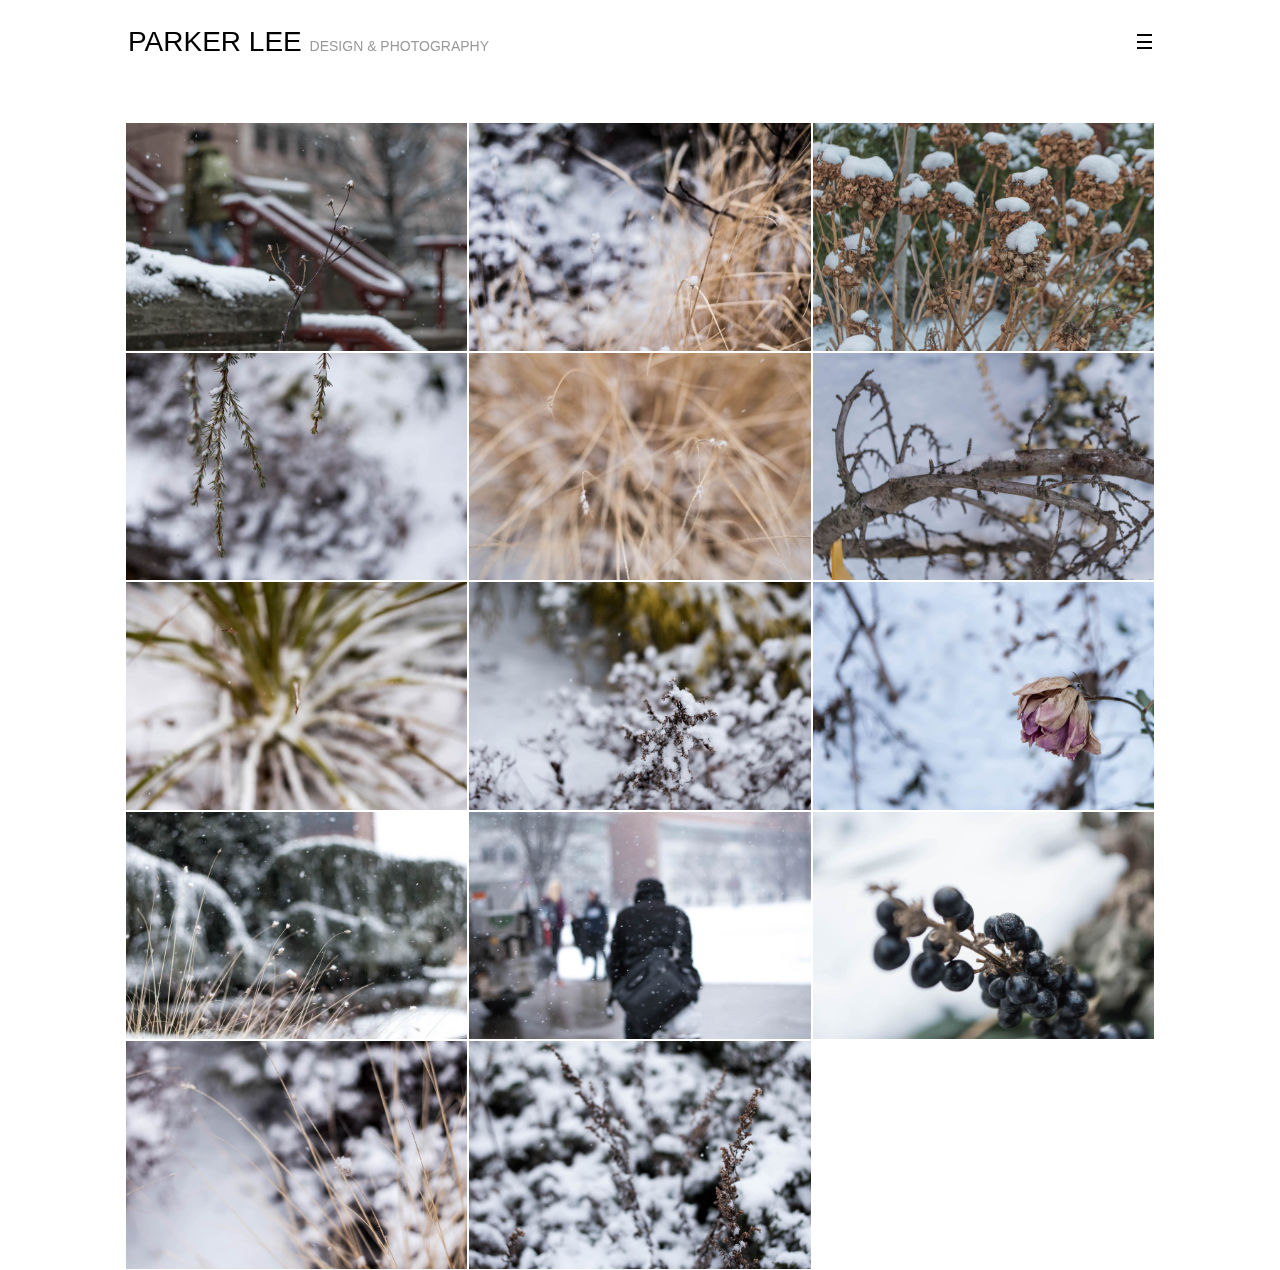
==== snow.html @ f6c62aee "final project submission" ====
<!DOCTYPE html>
<html lang="en">
<head>
  <meta charset="utf-8">
  <meta http-equiv="X-UA-Compatible" content="IE=edge">
  <meta name="viewport" content="width=device-width, initial-scale=1">
  <title>PARKER LEE - Snow</title>
  <link href="css/bootstrap.min.css" rel="stylesheet">
  <link href="css/style.css" rel="stylesheet">
  <link href="css/hamburger.css" rel="stylesheet">
  <link rel="stylesheet" type="text/css" href="bower_components/slick-carousel/slick/slick.css">
  <link rel="stylesheet" type="text/css" href="bower_components/slick-carousel/slick/slick-theme.css">
  <link rel="stylesheet" type="text/css" href="bower_components/slick-lightbox/dist/slick-lightbox.css">

</head>
<body>
  <div class="topnavbar">
    <h1><a href="index.html">PARKER LEE</a> <span>DESIGN & PHOTOGRAPHY</span></h1>

    <input id="burger" type="checkbox" />
    <label for="burger">
      <span></span>
      <span></span>
      <span></span>
    </label>

    <nav>    
      <ul>
        <li><a></a></li>
        <li><a href="graphicdesign.html">graphic design</a></li>
        <li><a href="photography.html">photography</a></li>
        <li><a href="about.html">about</a></li>
        <li><a id="img1" target="_blank" href="https://www.instagram.com/parker_733" ><img src="img/logo/Black_Instagram_icon.svg.png" class="ig_logo"></a></li>
      </ul>  
    </nav>
  </div>
  <div class="container-fluid">
    <div class="row" id="captions-demo">
      <div class="col-md-4 col-sm-4 col-xs-12 snow-gallery">
        <a href="img/photography/snow/1.jpg" data-caption="snow" target="_blank" class="imgsize"><img src="img/photography/snow-thumb/1.jpg" alt="Image"/></a>
        <a href="img/photography/snow/2.jpg" data-caption="snow" target="_blank" class="imgsize"><img src="img/photography/snow-thumb/2.jpg" alt="Image"/></a>
        <a href="img/photography/snow/3.jpg" data-caption="snow" target="_blank" class="imgsize"><img src="img/photography/snow-thumb/3.jpg" alt="Image"/></a>
        <a href="img/photography/snow/4.jpg" data-caption="snow" target="_blank" class="imgsize"><img src="img/photography/snow-thumb/4.jpg" alt="Image"/></a>
        <a href="img/photography/snow/5.jpg" data-caption="snow" target="_blank" class="imgsize"><img src="img/photography/snow-thumb/5.jpg" alt="Image"/></a>
      </div>
      <div class="col-md-4 col-sm-4 col-xs-12 snow-gallery">
        <a href="img/photography/snow/6.jpg" data-caption="snow" target="_blank" class="imgsize"><img src="img/photography/snow-thumb/6.jpg" alt="Image"/></a>
        <a href="img/photography/snow/7.jpg" data-caption="snow" target="_blank" class="imgsize"><img src="img/photography/snow-thumb/7.jpg" alt="Image"/></a>
        <a href="img/photography/snow/8jpg" data-caption="snow" target="_blank" class="imgsize"><img src="img/photography/snow-thumb/8.jpg" alt="Image"/></a>
        <a href="img/photography/snow/9.jpg" data-caption="snow" target="_blank" class="imgsize"><img src="img/photography/snow-thumb/9.jpg" alt="Image"/></a>
        <a href="img/photography/snow/10.jpg" data-caption="snow" target="_blank" class="imgsize"><img src="img/photography/snow-thumb/10.jpg" alt="Image"/></a>
      </div>
      <div class="col-md-4 col-sm-4 col-xs-12 snow-gallery">
        <a href="img/photography/snow/11.jpg" data-caption="snow" target="_blank" class="imgsize"><img src="img/photography/snow-thumb/11.jpg" alt="Image"/></a>
        <a href="img/photography/snow/12.jpg" data-caption="snow" target="_blank" class="imgsize"><img src="img/photography/snow-thumb/12.jpg" alt="Image"/></a>
        <a href="img/photography/snow/13.jpg" data-caption="snow" target="_blank" class="imgsize"><img src="img/photography/snow-thumb/13.jpg" alt="Image"/></a>
        <a href="img/photography/snow/14.jpg" data-caption="snow" target="_blank" class="imgsize"><img src="img/photography/snow-thumb/14.jpg" alt="Image"/></a>
      </div>
    </div>
  </div>
</div>

<script src="https://ajax.googleapis.com/ajax/libs/jquery/1.12.4/jquery.min.js"></script>
<script src="js/bootstrap.min.js"></script>
<script type="text/javascript" src="bower_components/jquery/dist/jquery.js"></script>
<script type="text/javascript" src="bower_components/slick-carousel/slick/slick.min.js"></script>
<script type="text/javascript" src="bower_components/slick-lightbox/dist/slick-lightbox.min.js"></script>
<script type="text/javascript">
  $('#captions-demo').slickLightbox({
    caption: 'caption',
    useHistoryApi: 'true'
  });
</script>
</body>
</html>
---- css/style.css ----
#container-photo{
	margin-top:5em;
	margin-bottom:7em;
	padding-left: 20%;
	padding-right: 20%;
}
.about{
	font-size: 12.5px;
	letter-spacing: 1.2px;
	font-kerning: normal;
}
#container-face{
	margin-top: 20px;
	padding-left: 0;
	margin-bottom: 20px;
}
.row{
	padding-left: 10%;
	padding-right: 10%;
    margin-top: 100px; 
}
#about-row{
	margin-top: 50px;
}
#banner:hover{
	cursor:default;
}

.thumbnail-1 {
  position: relative;
  width: 120px;
  height: 120px;
  overflow: hidden;
}
.thumbnail-1 img {
  position: absolute;
  left: 50%;
  top: 50%;
  height: 100%;
  width: auto;
  -webkit-transform: translate(-50%,-50%);
      -ms-transform: translate(-50%,-50%);
          transform: translate(-50%,-50%);
}
.thumbnail-1 img.portrait {
  width: 100%;
  height: auto;
}

a{
	color: black;
	text-decoration: none;
}
a:hover{
	color:black;
	text-decoration: none;
}
a:focus{
	color: black;
	text-decoration: none;
}
ul{
	list-style-type: none;

}
.page-header{
	margin-top: 0;
}
.page-header h1{
	margin-top: 0;
}
.logo{
	padding-bottom: 2em;
}

#photo-left{
	text-align: center;
	padding-right: 2em;
}
#face{
	display: block;
	margin: auto;
	width: 100%;
}
#catalog{
	margin-left: 0;
	padding-left: 0;
	margin-right: 0;
	padding-right: 0;	
}

#photo-carousel{
	margin-right: 0;
	padding-right: 0;
	margin-left: 0;
	padding-left: 0;
}
.snow-gallery{
	padding-bottom: 0;
	padding-right: 0;
	margin-right: 0;
	margin-left: 0;
	padding-left: 0;
}
#about-right{
	padding-left: 5%;
}
.thumbnail{
	margin-bottom: 0;
	border-radius: 0;
	border: 0;
}
.col-md-4{
	padding-left: 0;
} 
.col-sm-4{
	padding-left: 0;
} 
.col-xs-4{
	padding-left: 0;
}
.col-md-12{
	padding-left: 0;
	padding-right: 0;
} 
.col-sm-12{
	padding-left: 0;
	padding-right: 0;
} 
.col-xs-12{
	padding-left: 0;
	padding-right: 0;
}
.imgsize img  {
  object-fit: cover;
  width:100%;
}
.imgbox a{
	margin: 0 15px 30px 15px ;
	padding: 0 0 0 0;
	height: 100%;
}

.imgbox-2 a{
	margin: 0 0px 0px 0px ;
	padding: 0 0 0 0;
	height: 100%;
}

.imgbox-md a{
	margin: 0 15px 30px 15px;
	padding: 0 0 0 0;
	height: 100%;
}
.ig_logo{
	width: 5%;
}
.rotate90 {
  -webkit-transform:rotate(90deg);
  -moz-transform: rotate(90deg);
  -ms-transform: rotate(90deg);
  -o-transform: rotate(90deg);
  transform: rotate(90deg);
}
.rotate180 {
  -webkit-transform:rotate(180deg);
  -moz-transform: rotate(180deg);
  -ms-transform: rotate(180deg);
  -o-transform: rotate(180deg);
  transform: rotate(180deg);
}
.rotate270 {
  -webkit-transform:rotate(270deg);
  -moz-transform: rotate(270deg);
  -ms-transform: rotate(270deg);
  -o-transform: rotate(270deg);
  transform: rotate(270deg);
}
.snow-gallery img{
	padding: 1px 1px 1px 1px;
}
#return-to-top {
    position: fixed;
    bottom: 20px;
    right: 20px;
    background: rgb(0, 0, 0);
    background: rgba(0, 0, 0, 0.7);
    width: 50px;
    height: 50px;
    display: block;
    text-decoration: none;
    -webkit-border-radius: 35px;
    -moz-border-radius: 35px;
    border-radius: 35px;
    display: none;
    -webkit-transition: all 0.3s linear;
    -moz-transition: all 0.3s ease;
    -ms-transition: all 0.3s ease;
    -o-transition: all 0.3s ease;
    transition: all 0.3s ease;
}
#return-to-cata {
    position: fixed;
    bottom: 75px;
    color: white;
    right: 20px;
    background: rgb(0, 0, 0);
    background: rgba(0, 0, 0, 0.7);
    width: 50px;
    height: 50px;
    display: block;
    text-decoration: none;
    -webkit-border-radius: 35px;
    -moz-border-radius: 35px;
    border-radius: 35px;
    display: inline-block;
    -webkit-transition: all 0.3s linear;
    -moz-transition: all 0.3s ease;
    -ms-transition: all 0.3s ease;
    -o-transition: all 0.3s ease;
    transition: all 0.3s ease;
}
#return-to-cata:hover {
		background: rgb(255, 228, 225);
}
.w {
    margin: 0;
    position: relative;
    left: 9px;
    top: 15px;
    font-size: 15px;
    -webkit-transition: all 0.3s ease;
    -moz-transition: all 0.3s ease;
    -ms-transition: all 0.3s ease;
    -o-transition: all 0.3s ease;
    transition: all 0.3s ease;
}
#return-to-top p {
    color: #fff;
    margin: 0;
    position: relative;
    left: 13px;
    top: 15px;
    font-size: 15px;
    -webkit-transition: all 0.3s ease;
    -moz-transition: all 0.3s ease;
    -ms-transition: all 0.3s ease;
    -o-transition: all 0.3s ease;
    transition: all 0.3s ease;
}
#return-to-top:hover {
	background: rgba(219, 112, 147,0.9);

}
#return-to-top:hover p {
    color: #fff;
    top: 8px;
}
#return-to-cata:hover {
    background: rgba(219, 112, 147,0.9);
}
#return-to-cata:hover p {
    color: #fff;
    top: 8px;
}
@media only screen and (max-width: 767px) {
    body {
        padding: 0 0 0 0;
        margin: 0 0 0 0;
    }
    .word{
    	margin-left: 5%;
    	margin-right: 5%;
    }
    .about{
		font-size: 10px;
		letter-spacing: 1.2px;
		font-kerning: normal;
	}
	#about-right{
		padding-left: 0px;
	}
    #container-face{
    	padding-right: 0;
    	margin-bottom: 20px;
    }
    #container-photo{
		padding-left: 0;
		padding-right: 0;
		margin-top: 2em;
	}
	.row{
		pointer-events: none;
	}
	.page-header h1{
		font-size: 28px;
		text-align: center;
	}
	#about-row{
		margin-top: 0px;
	}
    .ig_logo{
		width: 10%;
	}
    .container-fluid{
    	padding: 0 0 0 0;
        margin: 0 0 0 0;
        margin-top: 2em;
    }
    .row{
        padding: 0 0 0 0;
        margin: 25px 0 0 0; 
    }
    .imgbox a{
		margin: 0 1px 1px 0;
		padding: 0 0 0 0;
		height: 100%;
	}
	.imgbox-md a{
		margin: 0 1px 0px 1px;
		padding: 0 0 0 0;
		height: 100%;
	}

}
---- css/hamburger.css ----
body {

}

.topnavbar h1{
	position: fixed;
	margin-top: 0px;
	top: 3%;
	left: 10%;
	z-index: 6;
	font-size: 2em;
	text-transform: uppercase;
	margin-bottom: 0px;
}

label{
	margin-top: 5px;
	margin-bottom: 0px;
}
.topnavbar h1 > span {
	text-transform: none;
	opacity: .5;
	font-weight: 300;
	font-size: 0.5em;
}
ul{
	padding-left: 0px;
}
.topnavbar input + label {
	position: fixed;
	top: 3%;
	right: 10%;
	height: 20px;
	width: 15px;
	z-index: 5;
}

.topnavbar input + label span {
	position: absolute;
	width: 100%;
	height: 2px;
	top: 50%;
	margin-top: -1px;
	left: 0;
	display: block;
	background: #020304;
	transition: .5s;
}

.topnavbar input + label span:first-child {
	top: 3px;
}

.topnavbar input + label span:last-child {
	top: 16px;
}

.topnavbar label:hover {
	cursor: pointer;
}

.topnavbar input:checked + label span {
	opacity: 0;
	top: 50%;
}

.topnavbar input:checked + label span:first-child {
	opacity: 1;
	transform: rotate(405deg);
}

.topnavbar input:checked + label span:last-child {
	opacity: 1;
	transform: rotate(-405deg);
}

.topnavbar input ~ nav {
	background: white;
	position: fixed;
	top:0;
	left: 0;
	width: 100%;
	height: 10%;
	z-index: 3;
	transition: .5s;
	transition-delay: .5s;
	overflow: hidden;
}

.topnavbar input ~ nav > ul {
	text-align: center;
	position: absolute;
	top: 10%;
}

.topnavbar input ~ nav > ul > li {
	opacity: 0;
	transition: .5s;
	transition-delay: 0s;
}

.topnavbar input ~ nav > ul > li > a {
	text-decoration: none;
	text-transform: uppercase;
	color: #020304;
	font-weight: 700;
	font-family: sans-serif;
	display: block;
	padding-top: 3 0px;
	padding-bottom: 30px;
}

.topnavbar input:checked ~ nav {
	height: 100%;
	transition-delay: 0s;
}

.topnavbar input:checked ~ nav > ul > li {
	opacity: 1;
	transition-delay: .5s;
}
@media only screen and (max-width: 500px) {
	.topnavbar h1 {
		left: 5%;
		font-size: 2em;
	}
	.topnavbar input + label {
		right: 5%;
	}
	.topnavbar h1 span{
		font-size: 0.3em;
	}
	.topnavbar input ~ nav {
		height: 10%;
	}
}
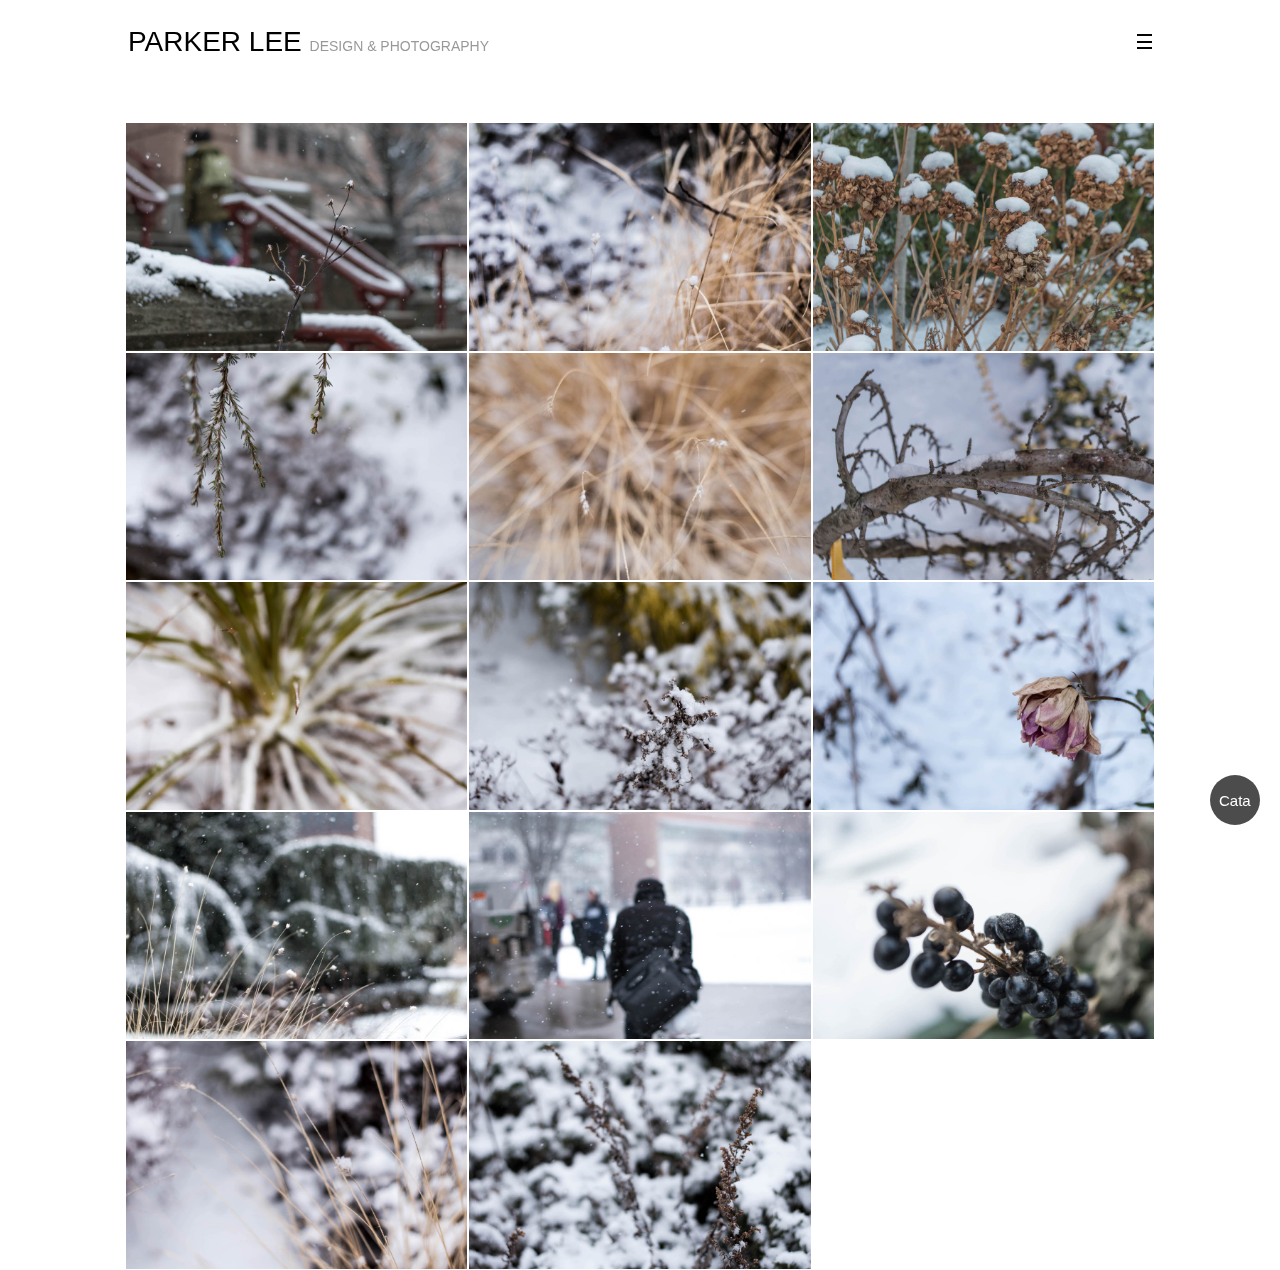
==== commit d07e5285: "fix top button" ====
--- a/snow.html
+++ b/snow.html
@@ -57,20 +57,35 @@
         <a href="img/photography/snow/14.jpg" data-caption="snow" target="_blank" class="imgsize"><img src="img/photography/snow-thumb/14.jpg" alt="Image"/></a>
       </div>
     </div>
+    <!-- Return to Top -->
+    <a href="javascript:" id="return-to-top"><p style="color: white">Top</p></a>
+    <!-- Return to Top -->
+    <a href="photography.html" id="return-to-cata"><p class="w">Cata</p></a>
   </div>
-</div>
-
-<script src="https://ajax.googleapis.com/ajax/libs/jquery/1.12.4/jquery.min.js"></script>
-<script src="js/bootstrap.min.js"></script>
-<script type="text/javascript" src="bower_components/jquery/dist/jquery.js"></script>
-<script type="text/javascript" src="bower_components/slick-carousel/slick/slick.min.js"></script>
-<script type="text/javascript" src="bower_components/slick-lightbox/dist/slick-lightbox.min.js"></script>
-<script type="text/javascript">
-  $('#captions-demo').slickLightbox({
-    caption: 'caption',
-    useHistoryApi: 'true'
-  });
+  
+  <script src="https://ajax.googleapis.com/ajax/libs/jquery/1.12.4/jquery.min.js"></script>
+  <script src="js/bootstrap.min.js"></script>
+  <script type="text/javascript" src="bower_components/jquery/dist/jquery.js"></script>
+  <script type="text/javascript" src="bower_components/slick-carousel/slick/slick.min.js"></script>
+  <script type="text/javascript" src="bower_components/slick-lightbox/dist/slick-lightbox.min.js"></script>
+  <script type="text/javascript">
+    $('#captions-demo').slickLightbox({
+      caption: 'caption',
+      useHistoryApi: 'true'
+    });
+  // ===== Scroll to Top ==== 
+  $(window).scroll(function() {
+    if ($(this).scrollTop() >= 50) {        // If page is scrolled more than 50px
+        $('#return-to-top').fadeIn(200);    // Fade in the arrow
+      } else {
+        $('#return-to-top').fadeOut(200);   // Else fade out the arrow
+      }
+    });
+$('#return-to-top').click(function() {      // When arrow is clicked
+  $('body,html').animate({
+        scrollTop : 0                       // Scroll to top of body
+      }, 500);
+});
 </script>
 </body>
 </html>
-
